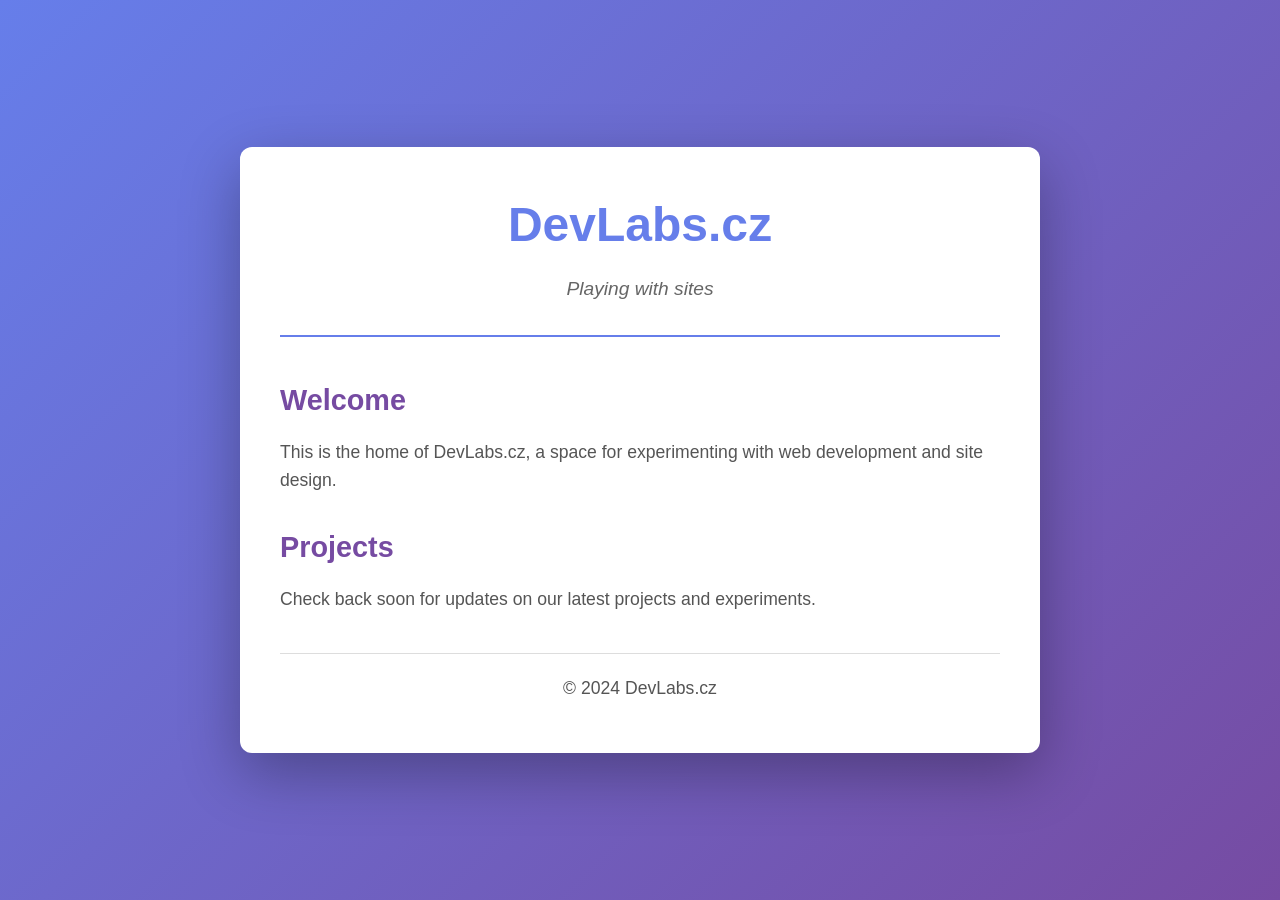
==== index.html @ b063e59e "Add index.html and styles.css for GitHub Pages hosting Co-authored-by: jose-d <7630424+jose-d@users." ====
<!DOCTYPE html>
<html lang="en">
<head>
    <meta charset="UTF-8">
    <meta name="viewport" content="width=device-width, initial-scale=1.0">
    <meta name="description" content="DevLabs.cz - Playing with sites">
    <title>DevLabs.cz</title>
    <link rel="stylesheet" href="styles.css">
</head>
<body>
    <div class="container">
        <header>
            <h1>DevLabs.cz</h1>
            <p class="tagline">Playing with sites</p>
        </header>
        
        <main>
            <section class="welcome">
                <h2>Welcome</h2>
                <p>This is the home of DevLabs.cz, a space for experimenting with web development and site design.</p>
            </section>
            
            <section class="projects">
                <h2>Projects</h2>
                <p>Check back soon for updates on our latest projects and experiments.</p>
            </section>
        </main>
        
        <footer>
            <p>&copy; 2024 DevLabs.cz</p>
        </footer>
    </div>
</body>
</html>
---- styles.css ----
* {
    margin: 0;
    padding: 0;
    box-sizing: border-box;
}

body {
    font-family: -apple-system, BlinkMacSystemFont, 'Segoe UI', Roboto, Oxygen, Ubuntu, Cantarell, sans-serif;
    line-height: 1.6;
    color: #333;
    background: linear-gradient(135deg, #667eea 0%, #764ba2 100%);
    min-height: 100vh;
    display: flex;
    align-items: center;
    justify-content: center;
    padding: 20px;
}

.container {
    background: white;
    border-radius: 12px;
    box-shadow: 0 20px 60px rgba(0, 0, 0, 0.3);
    max-width: 800px;
    width: 100%;
    padding: 40px;
}

header {
    text-align: center;
    margin-bottom: 40px;
    padding-bottom: 20px;
    border-bottom: 2px solid #667eea;
}

h1 {
    font-size: 3rem;
    color: #667eea;
    margin-bottom: 10px;
}

.tagline {
    font-size: 1.2rem;
    color: #666;
    font-style: italic;
}

main {
    margin-bottom: 40px;
}

section {
    margin-bottom: 30px;
}

h2 {
    font-size: 1.8rem;
    color: #764ba2;
    margin-bottom: 15px;
}

p {
    font-size: 1.1rem;
    color: #555;
    margin-bottom: 10px;
}

footer {
    text-align: center;
    padding-top: 20px;
    border-top: 1px solid #ddd;
    color: #999;
    font-size: 0.9rem;
}

@media (max-width: 600px) {
    h1 {
        font-size: 2rem;
    }
    
    h2 {
        font-size: 1.5rem;
    }
    
    .container {
        padding: 20px;
    }
}
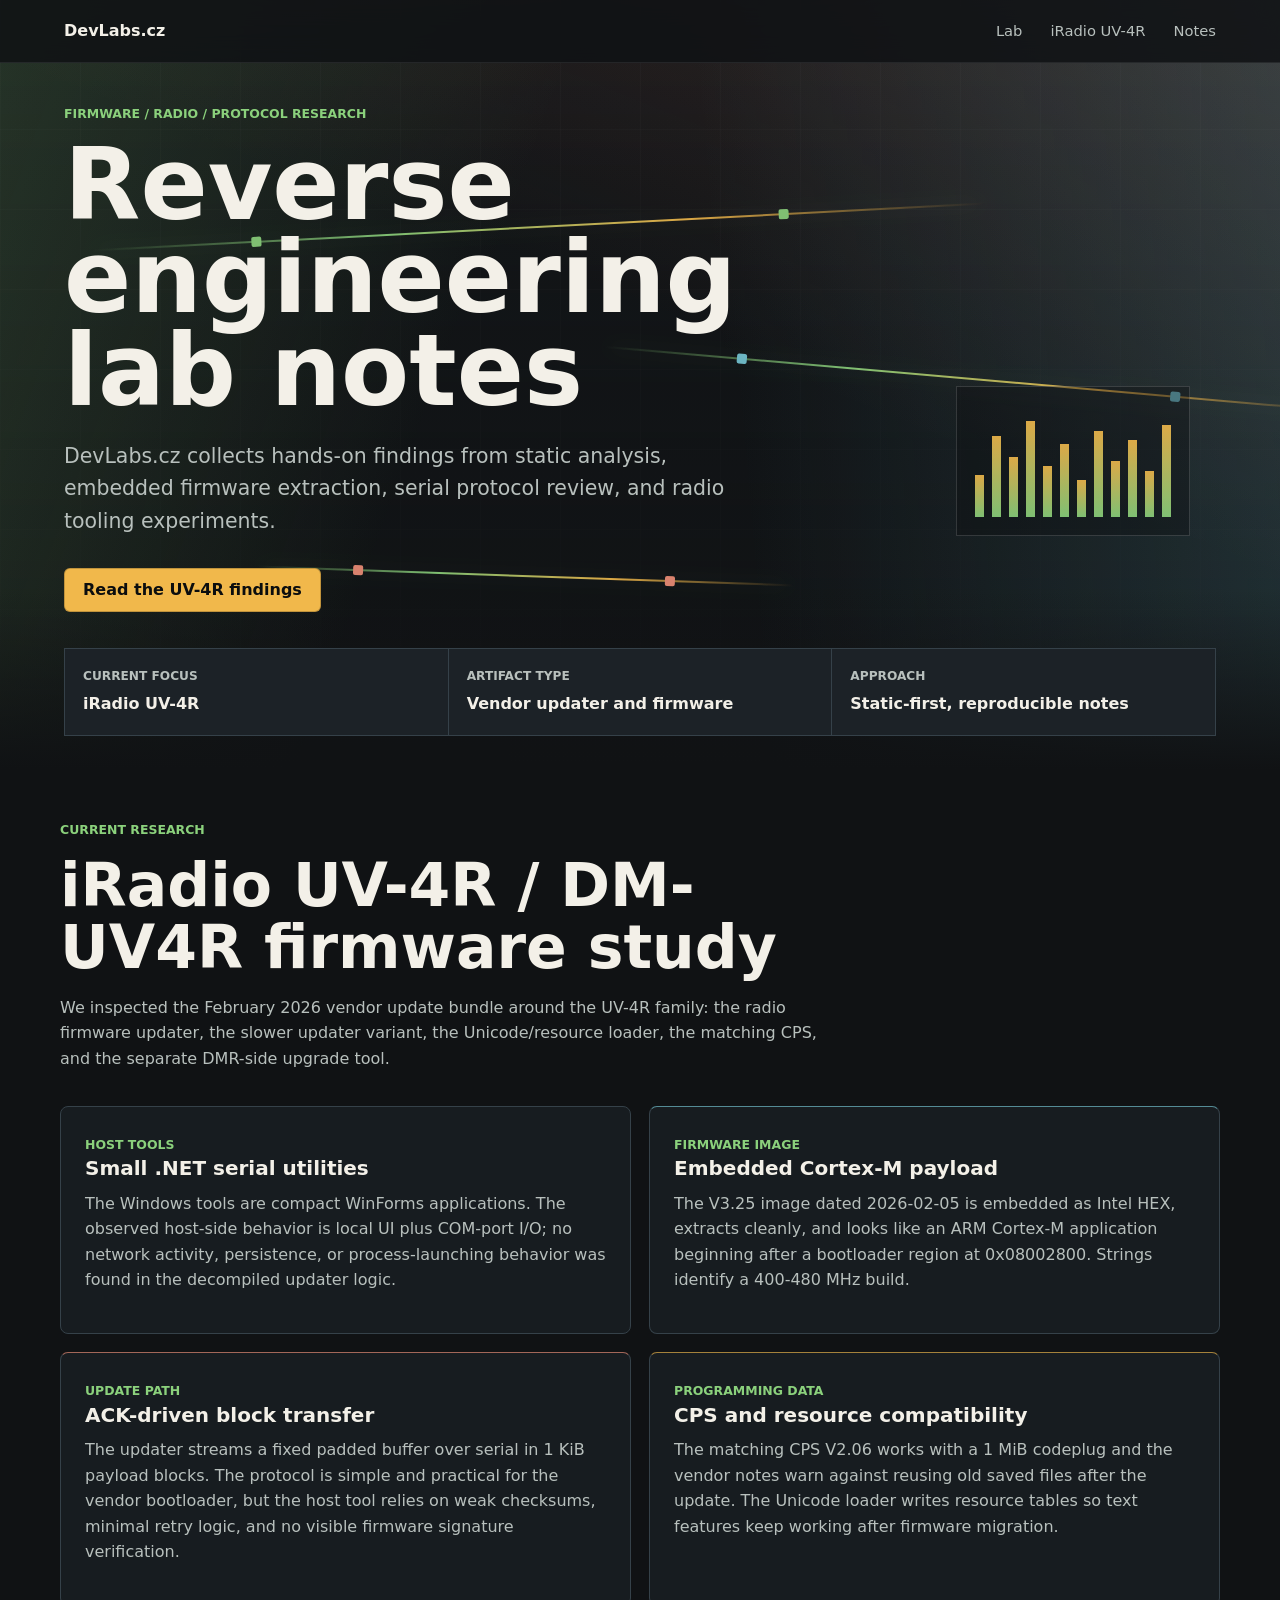
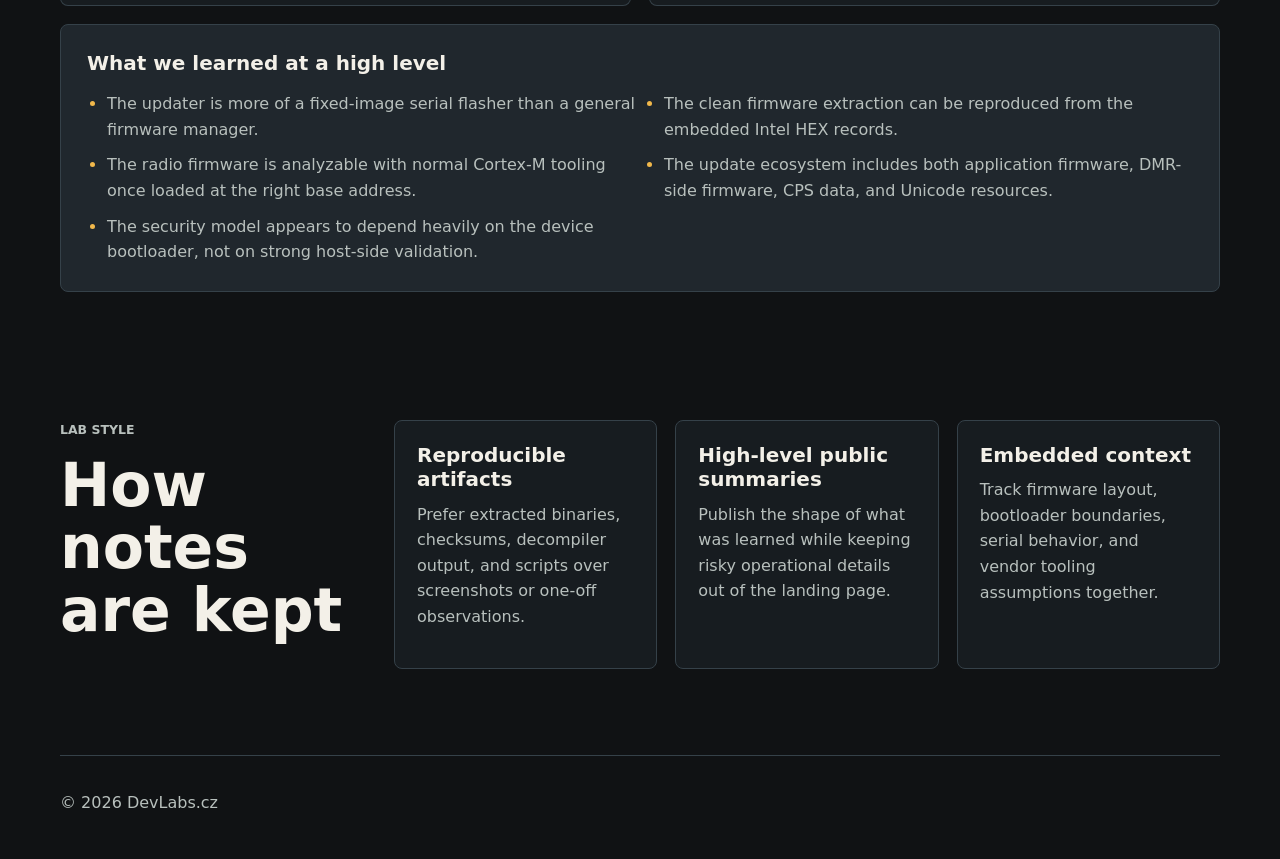
==== commit e8f04412: "Add UV-4R reverse engineering landing page" ====
--- a/index.html
+++ b/index.html
@@ -3,32 +3,150 @@
 <head>
     <meta charset="UTF-8">
     <meta name="viewport" content="width=device-width, initial-scale=1.0">
-    <meta name="description" content="DevLabs.cz - Playing with sites">
-    <title>DevLabs.cz</title>
+    <meta name="description" content="DevLabs.cz is a small reverse engineering lab for firmware, radios, embedded tools, and protocol research.">
+    <title>DevLabs.cz | Reverse Engineering Lab</title>
     <link rel="stylesheet" href="styles.css">
 </head>
 <body>
-    <div class="container">
-        <header>
-            <h1>DevLabs.cz</h1>
-            <p class="tagline">Playing with sites</p>
-        </header>
-        
-        <main>
-            <section class="welcome">
-                <h2>Welcome</h2>
-                <p>This is the home of DevLabs.cz, a space for experimenting with web development and site design.</p>
-            </section>
-            
-            <section class="projects">
-                <h2>Projects</h2>
-                <p>Check back soon for updates on our latest projects and experiments.</p>
-            </section>
-        </main>
-        
-        <footer>
-            <p>&copy; 2024 DevLabs.cz</p>
-        </footer>
-    </div>
+    <header class="site-header">
+        <a class="brand" href="#top">DevLabs.cz</a>
+        <nav class="nav" aria-label="Primary">
+            <a href="#lab">Lab</a>
+            <a href="#uv4r">iRadio UV-4R</a>
+            <a href="#notes">Notes</a>
+        </nav>
+    </header>
+
+    <main id="top">
+        <section class="hero" id="lab">
+            <div class="hero-visual" aria-hidden="true">
+                <div class="trace trace-a"></div>
+                <div class="trace trace-b"></div>
+                <div class="trace trace-c"></div>
+                <div class="spectrum">
+                    <span style="--level: 38%"></span>
+                    <span style="--level: 72%"></span>
+                    <span style="--level: 54%"></span>
+                    <span style="--level: 86%"></span>
+                    <span style="--level: 46%"></span>
+                    <span style="--level: 65%"></span>
+                    <span style="--level: 33%"></span>
+                    <span style="--level: 77%"></span>
+                    <span style="--level: 50%"></span>
+                    <span style="--level: 69%"></span>
+                    <span style="--level: 41%"></span>
+                    <span style="--level: 82%"></span>
+                </div>
+            </div>
+            <div class="hero-content">
+                <p class="eyebrow">Firmware / radio / protocol research</p>
+                <h1>Reverse<br>engineering<br>lab notes</h1>
+                <p class="hero-copy">
+                    DevLabs.cz collects hands-on findings from static analysis, embedded firmware extraction,
+                    serial protocol review, and radio tooling experiments.
+                </p>
+                <a class="hero-link" href="#uv4r">Read the UV-4R findings</a>
+            </div>
+            <dl class="hero-facts" aria-label="Current lab focus">
+                <div>
+                    <dt>Current focus</dt>
+                    <dd>iRadio UV-4R</dd>
+                </div>
+                <div>
+                    <dt>Artifact type</dt>
+                    <dd>Vendor updater and firmware</dd>
+                </div>
+                <div>
+                    <dt>Approach</dt>
+                    <dd>Static-first, reproducible notes</dd>
+                </div>
+            </dl>
+        </section>
+
+        <section class="section intro" id="uv4r">
+            <div class="section-heading">
+                <p class="eyebrow">Current research</p>
+                <h2>iRadio UV-4R / DM-UV4R firmware study</h2>
+                <p>
+                    We inspected the February 2026 vendor update bundle around the UV-4R family:
+                    the radio firmware updater, the slower updater variant, the Unicode/resource loader,
+                    the matching CPS, and the separate DMR-side upgrade tool.
+                </p>
+            </div>
+
+            <div class="findings-grid">
+                <article>
+                    <span class="card-kicker">Host tools</span>
+                    <h3>Small .NET serial utilities</h3>
+                    <p>
+                        The Windows tools are compact WinForms applications. The observed host-side behavior
+                        is local UI plus COM-port I/O; no network activity, persistence, or process-launching
+                        behavior was found in the decompiled updater logic.
+                    </p>
+                </article>
+                <article>
+                    <span class="card-kicker">Firmware image</span>
+                    <h3>Embedded Cortex-M payload</h3>
+                    <p>
+                        The V3.25 image dated 2026-02-05 is embedded as Intel HEX, extracts cleanly, and looks
+                        like an ARM Cortex-M application beginning after a bootloader region at 0x08002800.
+                        Strings identify a 400-480 MHz build.
+                    </p>
+                </article>
+                <article>
+                    <span class="card-kicker">Update path</span>
+                    <h3>ACK-driven block transfer</h3>
+                    <p>
+                        The updater streams a fixed padded buffer over serial in 1 KiB payload blocks. The
+                        protocol is simple and practical for the vendor bootloader, but the host tool relies on
+                        weak checksums, minimal retry logic, and no visible firmware signature verification.
+                    </p>
+                </article>
+                <article>
+                    <span class="card-kicker">Programming data</span>
+                    <h3>CPS and resource compatibility</h3>
+                    <p>
+                        The matching CPS V2.06 works with a 1 MiB codeplug and the vendor notes warn against
+                        reusing old saved files after the update. The Unicode loader writes resource tables so
+                        text features keep working after firmware migration.
+                    </p>
+                </article>
+            </div>
+
+            <div class="lab-note">
+                <h3>What we learned at a high level</h3>
+                <ul>
+                    <li>The updater is more of a fixed-image serial flasher than a general firmware manager.</li>
+                    <li>The clean firmware extraction can be reproduced from the embedded Intel HEX records.</li>
+                    <li>The radio firmware is analyzable with normal Cortex-M tooling once loaded at the right base address.</li>
+                    <li>The update ecosystem includes both application firmware, DMR-side firmware, CPS data, and Unicode resources.</li>
+                    <li>The security model appears to depend heavily on the device bootloader, not on strong host-side validation.</li>
+                </ul>
+            </div>
+        </section>
+
+        <section class="section note-columns" id="notes">
+            <div class="section-heading compact">
+                <p class="eyebrow">Lab style</p>
+                <h2>How notes are kept</h2>
+            </div>
+            <article>
+                <h3>Reproducible artifacts</h3>
+                <p>Prefer extracted binaries, checksums, decompiler output, and scripts over screenshots or one-off observations.</p>
+            </article>
+            <article>
+                <h3>High-level public summaries</h3>
+                <p>Publish the shape of what was learned while keeping risky operational details out of the landing page.</p>
+            </article>
+            <article>
+                <h3>Embedded context</h3>
+                <p>Track firmware layout, bootloader boundaries, serial behavior, and vendor tooling assumptions together.</p>
+            </article>
+        </section>
+    </main>
+
+    <footer class="site-footer">
+        <p>&copy; 2026 DevLabs.cz</p>
+    </footer>
 </body>
 </html>
--- a/styles.css
+++ b/styles.css
@@ -1,87 +1,494 @@
+:root {
+    color-scheme: dark;
+    --bg: #101214;
+    --panel: #171c20;
+    --panel-strong: #20272d;
+    --text: #f3f0e8;
+    --muted: #b8c0bd;
+    --line: #354149;
+    --green: #8bd17c;
+    --amber: #f1b84b;
+    --cyan: #76c7d5;
+    --coral: #ef8f78;
+    --ink: #0b0d0e;
+    --max: 1160px;
+}
+
 * {
+    box-sizing: border-box;
+}
+
+html {
+    scroll-behavior: smooth;
+}
+
+body {
     margin: 0;
-    padding: 0;
-    box-sizing: border-box;
-}
-
-body {
-    font-family: -apple-system, BlinkMacSystemFont, 'Segoe UI', Roboto, Oxygen, Ubuntu, Cantarell, sans-serif;
+    font-family: Inter, ui-sans-serif, system-ui, -apple-system, BlinkMacSystemFont, "Segoe UI", sans-serif;
     line-height: 1.6;
-    color: #333;
-    background: linear-gradient(135deg, #667eea 0%, #764ba2 100%);
-    min-height: 100vh;
+    color: var(--text);
+    background: var(--bg);
+    overflow-x: hidden;
+}
+
+a {
+    color: inherit;
+}
+
+.site-header {
+    position: fixed;
+    z-index: 10;
+    top: 0;
+    left: 0;
+    right: 0;
     display: flex;
     align-items: center;
-    justify-content: center;
-    padding: 20px;
-}
-
-.container {
-    background: white;
-    border-radius: 12px;
-    box-shadow: 0 20px 60px rgba(0, 0, 0, 0.3);
-    max-width: 800px;
+    justify-content: space-between;
+    gap: 24px;
+    padding: 18px clamp(18px, 5vw, 64px);
+    background: rgba(16, 18, 20, 0.86);
+    border-bottom: 1px solid rgba(255, 255, 255, 0.08);
+    backdrop-filter: blur(14px);
+}
+
+.brand {
+    font-size: 1rem;
+    font-weight: 800;
+    text-decoration: none;
+    letter-spacing: 0;
+}
+
+.nav {
+    display: flex;
+    align-items: center;
+    gap: clamp(12px, 3vw, 28px);
+    color: var(--muted);
+    font-size: 0.92rem;
+}
+
+.nav a {
+    text-decoration: none;
+}
+
+.nav a:hover {
+    color: var(--text);
+}
+
+.hero {
+    position: relative;
+    min-height: 78vh;
+    display: grid;
+    align-items: end;
+    padding: 104px clamp(18px, 5vw, 64px) 34px;
+    overflow: hidden;
+    background:
+        linear-gradient(180deg, rgba(16, 18, 20, 0.42), rgba(16, 18, 20, 0.96)),
+        repeating-linear-gradient(90deg, rgba(255, 255, 255, 0.035) 0 1px, transparent 1px 80px),
+        repeating-linear-gradient(0deg, rgba(255, 255, 255, 0.035) 0 1px, transparent 1px 80px),
+        #14181b;
+}
+
+.hero::before {
+    content: "";
+    position: absolute;
+    inset: 0;
+    background:
+        linear-gradient(110deg, rgba(139, 209, 124, 0.18), transparent 38%),
+        linear-gradient(265deg, rgba(118, 199, 213, 0.18), transparent 44%),
+        linear-gradient(22deg, transparent 55%, rgba(239, 143, 120, 0.16));
+    opacity: 0.9;
+}
+
+.hero::after {
+    content: "";
+    position: absolute;
+    inset: auto 0 0;
+    height: 20vh;
+    background: linear-gradient(180deg, transparent, var(--bg));
+}
+
+.hero-visual {
+    position: absolute;
+    inset: 82px 0 0;
+    pointer-events: none;
+    opacity: 0.9;
+}
+
+.trace {
+    position: absolute;
+    height: 2px;
+    background: linear-gradient(90deg, transparent, var(--green), var(--amber), transparent);
+    box-shadow: 0 0 24px rgba(139, 209, 124, 0.28);
+}
+
+.trace::before,
+.trace::after {
+    content: "";
+    position: absolute;
+    width: 10px;
+    height: 10px;
+    top: -4px;
+    border-radius: 2px;
+    background: currentColor;
+}
+
+.trace::before {
+    left: 18%;
+}
+
+.trace::after {
+    right: 22%;
+}
+
+.trace-a {
+    color: var(--green);
+    width: 70vw;
+    top: 21%;
+    left: 7vw;
+    transform: rotate(-3deg);
+}
+
+.trace-b {
+    color: var(--cyan);
+    width: 58vw;
+    top: 43%;
+    right: -5vw;
+    transform: rotate(5deg);
+}
+
+.trace-c {
+    color: var(--coral);
+    width: 42vw;
+    bottom: 28%;
+    left: 20vw;
+    transform: rotate(2deg);
+}
+
+.spectrum {
+    position: absolute;
+    right: clamp(24px, 7vw, 96px);
+    bottom: 26vh;
+    display: grid;
+    grid-template-columns: repeat(12, 9px);
+    align-items: end;
+    gap: 8px;
+    height: 150px;
+    padding: 18px;
+    border: 1px solid rgba(255, 255, 255, 0.16);
+    background: rgba(11, 13, 14, 0.38);
+}
+
+.spectrum span {
+    display: block;
+    height: var(--level);
+    background: linear-gradient(180deg, var(--amber), var(--green));
+}
+
+.hero-content {
+    position: relative;
+    z-index: 1;
     width: 100%;
-    padding: 40px;
-}
-
-header {
-    text-align: center;
-    margin-bottom: 40px;
-    padding-bottom: 20px;
-    border-bottom: 2px solid #667eea;
+    min-width: 0;
+    max-width: 820px;
+}
+
+.eyebrow,
+.card-kicker {
+    margin: 0 0 14px;
+    color: var(--green);
+    font-size: 0.78rem;
+    font-weight: 800;
+    letter-spacing: 0;
+    text-transform: uppercase;
+}
+
+h1,
+h2,
+h3,
+p {
+    margin-top: 0;
 }
 
 h1 {
-    font-size: 3rem;
-    color: #667eea;
+    max-width: 920px;
+    margin-bottom: 22px;
+    font-size: 6.2rem;
+    line-height: 0.94;
+    letter-spacing: 0;
+    overflow-wrap: break-word;
+}
+
+.hero-copy {
+    max-width: 680px;
+    margin-bottom: 30px;
+    color: var(--muted);
+    font-size: 1.28rem;
+}
+
+.hero-link {
+    display: inline-flex;
+    align-items: center;
+    min-height: 44px;
+    padding: 0 18px;
+    color: var(--ink);
+    background: var(--amber);
+    border: 1px solid rgba(0, 0, 0, 0.2);
+    border-radius: 6px;
+    font-weight: 800;
+    text-decoration: none;
+}
+
+.hero-link:hover {
+    background: #ffd06d;
+}
+
+.hero-facts {
+    position: relative;
+    z-index: 1;
+    display: grid;
+    grid-template-columns: repeat(3, minmax(0, 1fr));
+    gap: 1px;
+    width: min(100%, var(--max));
+    margin: 36px 0 0;
+    background: var(--line);
+    border: 1px solid var(--line);
+}
+
+.hero-facts div {
+    padding: 18px;
+    background: rgba(23, 28, 32, 0.82);
+}
+
+dt {
+    color: var(--muted);
+    font-size: 0.76rem;
+    font-weight: 800;
+    text-transform: uppercase;
+}
+
+dd {
+    margin: 5px 0 0;
+    font-weight: 800;
+}
+
+.section {
+    width: min(100% - 36px, var(--max));
+    margin: 0 auto;
+    padding: 86px 0;
+}
+
+.intro {
+    padding-top: 50px;
+}
+
+.section-heading {
+    min-width: 0;
+    max-width: 780px;
+    margin-bottom: 34px;
+}
+
+.section-heading.compact {
+    margin-bottom: 0;
+}
+
+h2 {
+    margin-bottom: 16px;
+    font-size: 3.75rem;
+    line-height: 1.04;
+    letter-spacing: 0;
+    overflow-wrap: break-word;
+}
+
+.section-heading p:not(.eyebrow),
+.note-columns p,
+.findings-grid p,
+.lab-note li {
+    color: var(--muted);
+}
+
+.findings-grid {
+    display: grid;
+    grid-template-columns: repeat(2, minmax(0, 1fr));
+    gap: 18px;
+}
+
+.findings-grid article,
+.note-columns article,
+.lab-note {
+    border: 1px solid var(--line);
+    border-radius: 8px;
+    background: var(--panel);
+}
+
+.findings-grid article {
+    min-width: 0;
+    padding: 24px;
+}
+
+.findings-grid article:nth-child(2) {
+    border-top-color: rgba(118, 199, 213, 0.65);
+}
+
+.findings-grid article:nth-child(3) {
+    border-top-color: rgba(239, 143, 120, 0.65);
+}
+
+.findings-grid article:nth-child(4) {
+    border-top-color: rgba(241, 184, 75, 0.65);
+}
+
+h3 {
     margin-bottom: 10px;
-}
-
-.tagline {
-    font-size: 1.2rem;
-    color: #666;
-    font-style: italic;
-}
-
-main {
-    margin-bottom: 40px;
-}
-
-section {
-    margin-bottom: 30px;
-}
-
-h2 {
-    font-size: 1.8rem;
-    color: #764ba2;
-    margin-bottom: 15px;
-}
-
-p {
-    font-size: 1.1rem;
-    color: #555;
-    margin-bottom: 10px;
-}
-
-footer {
-    text-align: center;
-    padding-top: 20px;
-    border-top: 1px solid #ddd;
-    color: #999;
-    font-size: 0.9rem;
-}
-
-@media (max-width: 600px) {
+    font-size: 1.25rem;
+    line-height: 1.22;
+}
+
+.lab-note {
+    margin-top: 18px;
+    padding: 26px;
+    background: var(--panel-strong);
+}
+
+.lab-note ul {
+    display: grid;
+    grid-template-columns: repeat(2, minmax(0, 1fr));
+    gap: 10px 28px;
+    margin: 16px 0 0;
+    padding-left: 20px;
+}
+
+.lab-note li::marker {
+    color: var(--amber);
+}
+
+.note-columns {
+    display: grid;
+    grid-template-columns: 1.2fr repeat(3, 1fr);
+    gap: 18px;
+    align-items: stretch;
+    padding-top: 42px;
+}
+
+.note-columns article {
+    min-width: 0;
+    padding: 22px;
+}
+
+.site-footer {
+    width: min(100% - 36px, var(--max));
+    margin: 0 auto;
+    padding: 34px 0 44px;
+    border-top: 1px solid var(--line);
+    color: var(--muted);
+}
+
+.site-footer p {
+    margin: 0;
+}
+
+@media (max-width: 860px) {
+    .hero {
+        min-height: auto;
+        padding-top: 112px;
+    }
+
+    .spectrum {
+        right: 18px;
+        bottom: 20vh;
+        opacity: 0.42;
+    }
+
+    .hero-facts,
+    .findings-grid,
+    .lab-note ul,
+    .note-columns {
+        grid-template-columns: 1fr;
+    }
+
+    .note-columns {
+        padding-top: 18px;
+    }
+
     h1 {
-        font-size: 2rem;
-    }
-    
+        font-size: 4.7rem;
+    }
+
     h2 {
-        font-size: 1.5rem;
-    }
-    
-    .container {
+        font-size: 3rem;
+    }
+}
+
+@media (max-width: 640px) {
+    .site-header {
+        position: static;
+        flex-direction: column;
+        align-items: flex-start;
+        padding: 16px 18px;
+    }
+
+    .nav {
+        width: 100%;
+        flex-wrap: wrap;
+        justify-content: flex-start;
+        gap: 8px 22px;
+        font-size: 0.86rem;
+    }
+
+    .hero {
+        padding: 74px 18px 30px;
+    }
+
+    h1 {
+        font-size: 2.35rem;
+        line-height: 1.08;
+    }
+
+    h2 {
+        font-size: 1.85rem;
+        line-height: 1.1;
+    }
+
+    .hero-copy {
+        font-size: 1rem;
+    }
+
+    .hero-content,
+    .section-heading {
+        width: min(100%, 340px);
+        max-width: 340px;
+    }
+
+    .hero-visual {
+        opacity: 0.32;
+    }
+
+    .trace-a {
+        width: 140vw;
+        top: 26%;
+        left: -20vw;
+    }
+
+    .trace-b,
+    .trace-c {
+        display: none;
+    }
+
+    .spectrum {
+        display: none;
+    }
+
+    .hero-facts {
+        display: none;
+    }
+
+    .section {
+        width: min(100% - 28px, var(--max));
+        padding: 58px 0;
+    }
+
+    .findings-grid article,
+    .note-columns article,
+    .lab-note {
         padding: 20px;
     }
 }
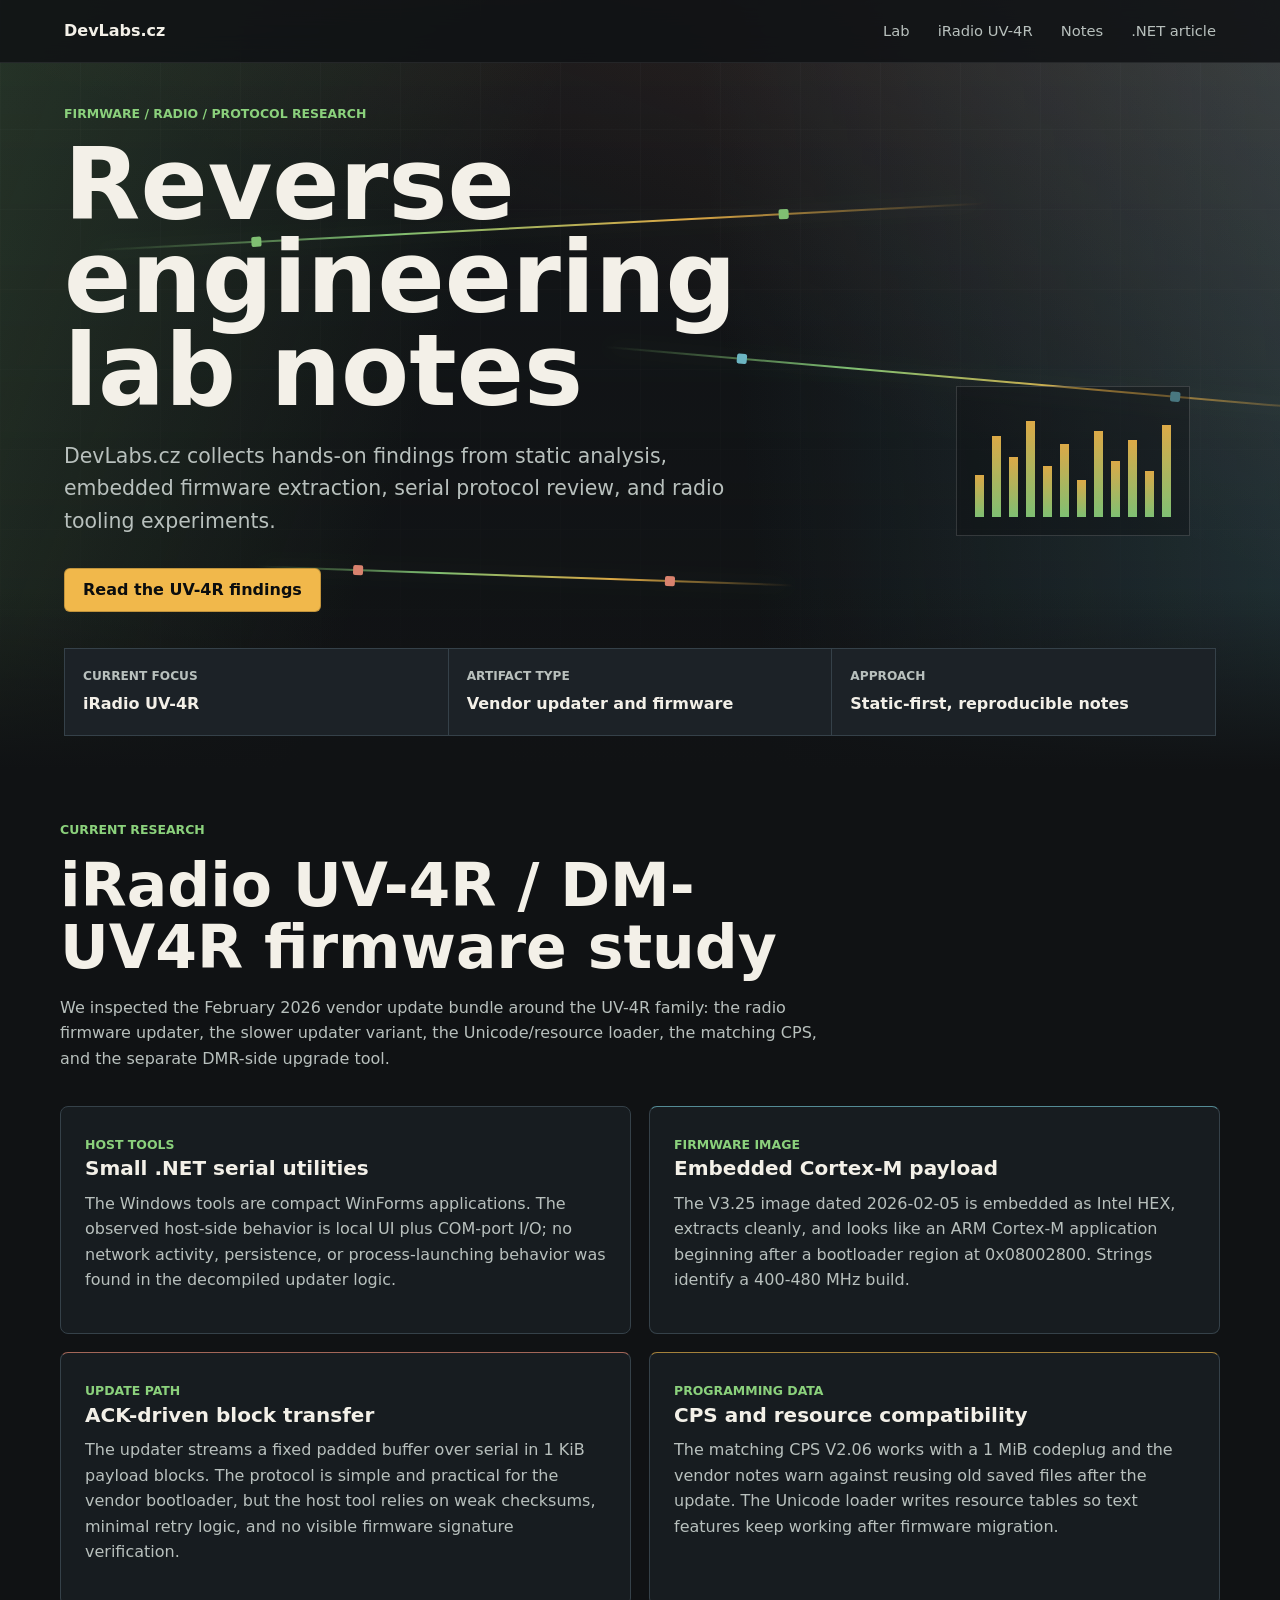
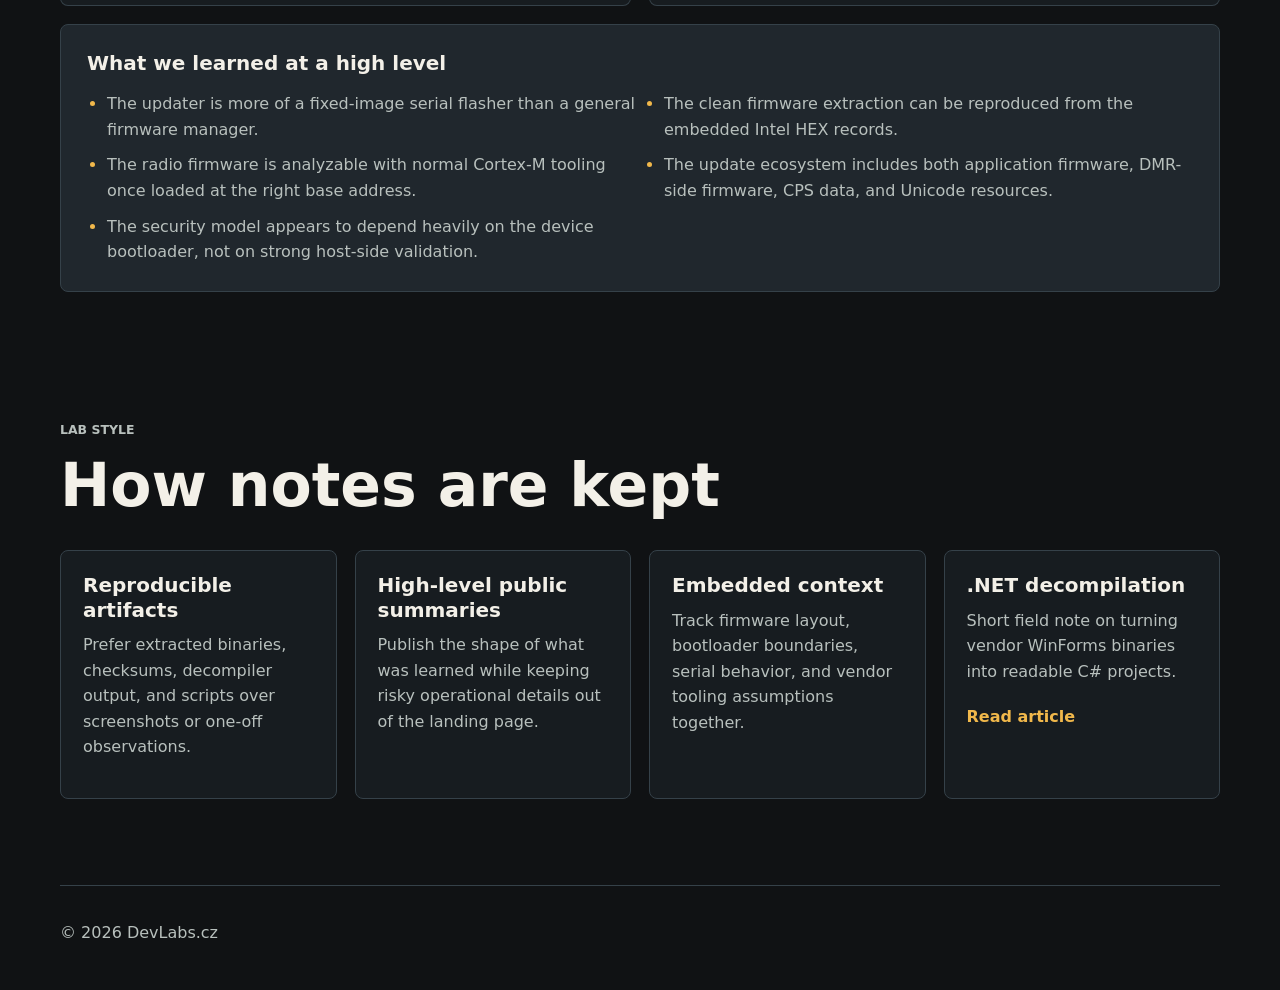
==== commit 91989c47: "Add .NET decompilation article" ====
--- a/index.html
+++ b/index.html
@@ -14,6 +14,7 @@
             <a href="#lab">Lab</a>
             <a href="#uv4r">iRadio UV-4R</a>
             <a href="#notes">Notes</a>
+            <a href="dotnet-decompilation.html">.NET article</a>
         </nav>
     </header>
 
@@ -142,6 +143,11 @@
                 <h3>Embedded context</h3>
                 <p>Track firmware layout, bootloader boundaries, serial behavior, and vendor tooling assumptions together.</p>
             </article>
+            <article>
+                <h3>.NET decompilation</h3>
+                <p>Short field note on turning vendor WinForms binaries into readable C# projects.</p>
+                <a class="text-link" href="dotnet-decompilation.html">Read article</a>
+            </article>
         </section>
     </main>
 
--- a/styles.css
+++ b/styles.css
@@ -363,15 +363,143 @@
 
 .note-columns {
     display: grid;
-    grid-template-columns: 1.2fr repeat(3, 1fr);
+    grid-template-columns: repeat(4, minmax(0, 1fr));
     gap: 18px;
     align-items: stretch;
     padding-top: 42px;
 }
 
+.note-columns .section-heading {
+    grid-column: 1 / -1;
+}
+
 .note-columns article {
     min-width: 0;
     padding: 22px;
+}
+
+.text-link {
+    display: inline-flex;
+    margin-top: 4px;
+    color: var(--amber);
+    font-weight: 800;
+    text-decoration: none;
+}
+
+.text-link:hover {
+    color: #ffd06d;
+}
+
+.article-page {
+    background:
+        linear-gradient(180deg, rgba(118, 199, 213, 0.08), transparent 340px),
+        var(--bg);
+}
+
+.article-main {
+    width: calc(100% - 36px);
+    max-width: 880px;
+    margin: 0 auto;
+    padding: 132px 0 70px;
+}
+
+.article {
+    min-width: 0;
+}
+
+.article-hero {
+    padding-bottom: 34px;
+    border-bottom: 1px solid var(--line);
+}
+
+.article-hero h1 {
+    max-width: 760px;
+    font-size: 5rem;
+}
+
+.article-hero .hero-copy {
+    max-width: 100%;
+}
+
+.article-body {
+    padding-top: 38px;
+}
+
+.article-body h2 {
+    margin: 42px 0 14px;
+    font-size: 2rem;
+    line-height: 1.14;
+}
+
+.article-body h3 {
+    margin-bottom: 8px;
+}
+
+.article-body p,
+.article-body li {
+    color: var(--muted);
+}
+
+.callout {
+    padding: 24px;
+    border: 1px solid var(--line);
+    border-left: 4px solid var(--amber);
+    border-radius: 8px;
+    background: var(--panel);
+}
+
+.callout h2 {
+    margin-top: 0;
+}
+
+.callout p {
+    margin-bottom: 0;
+}
+
+.steps {
+    display: grid;
+    gap: 18px;
+    margin: 0;
+    padding-left: 24px;
+}
+
+.steps li {
+    padding-left: 6px;
+}
+
+.steps li::marker {
+    color: var(--amber);
+    font-weight: 800;
+}
+
+pre {
+    max-width: 100%;
+    margin: 14px 0 0;
+    padding: 16px;
+    overflow-x: auto;
+    border: 1px solid var(--line);
+    border-radius: 8px;
+    background: #0b0d0e;
+}
+
+code {
+    color: var(--text);
+    font-family: "SFMono-Regular", Consolas, "Liberation Mono", monospace;
+    font-size: 0.92rem;
+}
+
+.article-grid {
+    display: grid;
+    grid-template-columns: repeat(2, minmax(0, 1fr));
+    gap: 18px;
+}
+
+.article-grid section {
+    min-width: 0;
+    padding: 22px;
+    border: 1px solid var(--line);
+    border-radius: 8px;
+    background: var(--panel);
 }
 
 .site-footer {
@@ -401,7 +529,8 @@
     .hero-facts,
     .findings-grid,
     .lab-note ul,
-    .note-columns {
+    .note-columns,
+    .article-grid {
         grid-template-columns: 1fr;
     }
 
@@ -488,7 +617,31 @@
 
     .findings-grid article,
     .note-columns article,
-    .lab-note {
+    .lab-note,
+    .article-grid section,
+    .callout {
         padding: 20px;
     }
-}
+
+    .article-main {
+        width: 360px;
+        max-width: 92vw;
+        margin-left: 14px;
+        margin-right: 14px;
+        padding-top: 78px;
+    }
+
+    .article-hero .hero-copy {
+        width: 100%;
+        max-width: 360px;
+    }
+
+    .article-hero h1 {
+        font-size: 2.18rem;
+        line-height: 1.08;
+    }
+
+    .article-body h2 {
+        font-size: 1.6rem;
+    }
+}
